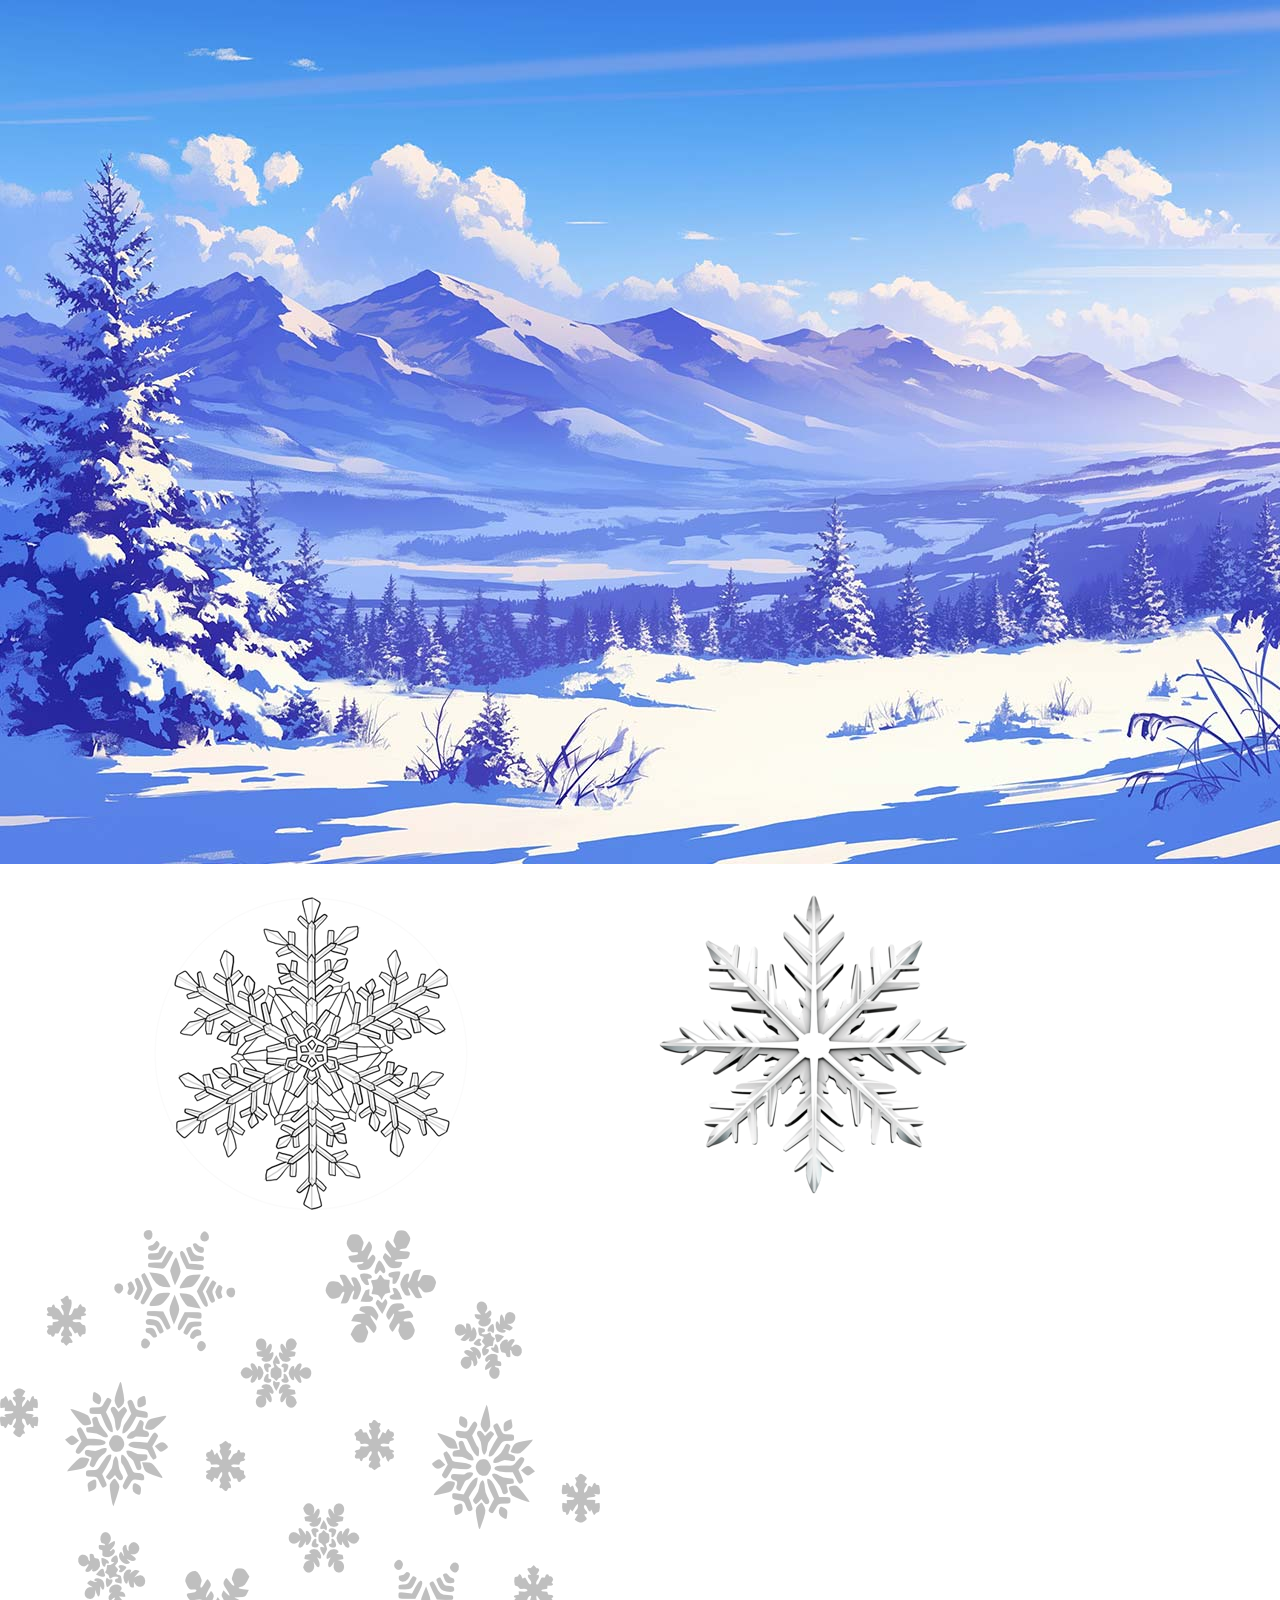
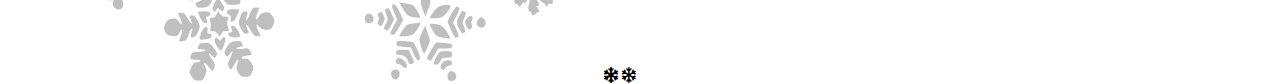
==== index.html @ 804004f4 "html css" ====
<!DOCTYPE html>
<html lang="en">
<head>
    <meta charset="UTF-8">
    <meta name="viewport" content="width=device-width, initial-scale=1.0">
    <title>lesson7</title>
    <link rel="stylesheet" href="https://cdnjs.cloudflare.com/ajax/libs/font-awesome/6.7.2/css/all.min.css">
    <link rel="stylesheet" href="css/reset.css">
    <link rel="stylesheet" href="css/style.css">
</head>
<body>
    <header></header>
    <main>
        <div>
            <a href="index.html">
                <img src="images/snow-landscape-winter-desktop-wallpaper-preview.jpg" alt="snow-landscape-winter-desktop-wallpaper-preview">
            </a>
        </div>
    </main>
    <img src="images/snowflake-2-5.png" alt="snowflake-2-5">
    <img src="images/snowflake1.png" alt="snowflake1">
    <img src="images/snowflakes-falling-png-34501.png" alt="snowflakes-falling">
    <i class="fa-solid fa-snowflake"></i>
    <i class="fa-regular fa-snowflake"></i>

   
</body>
</html>
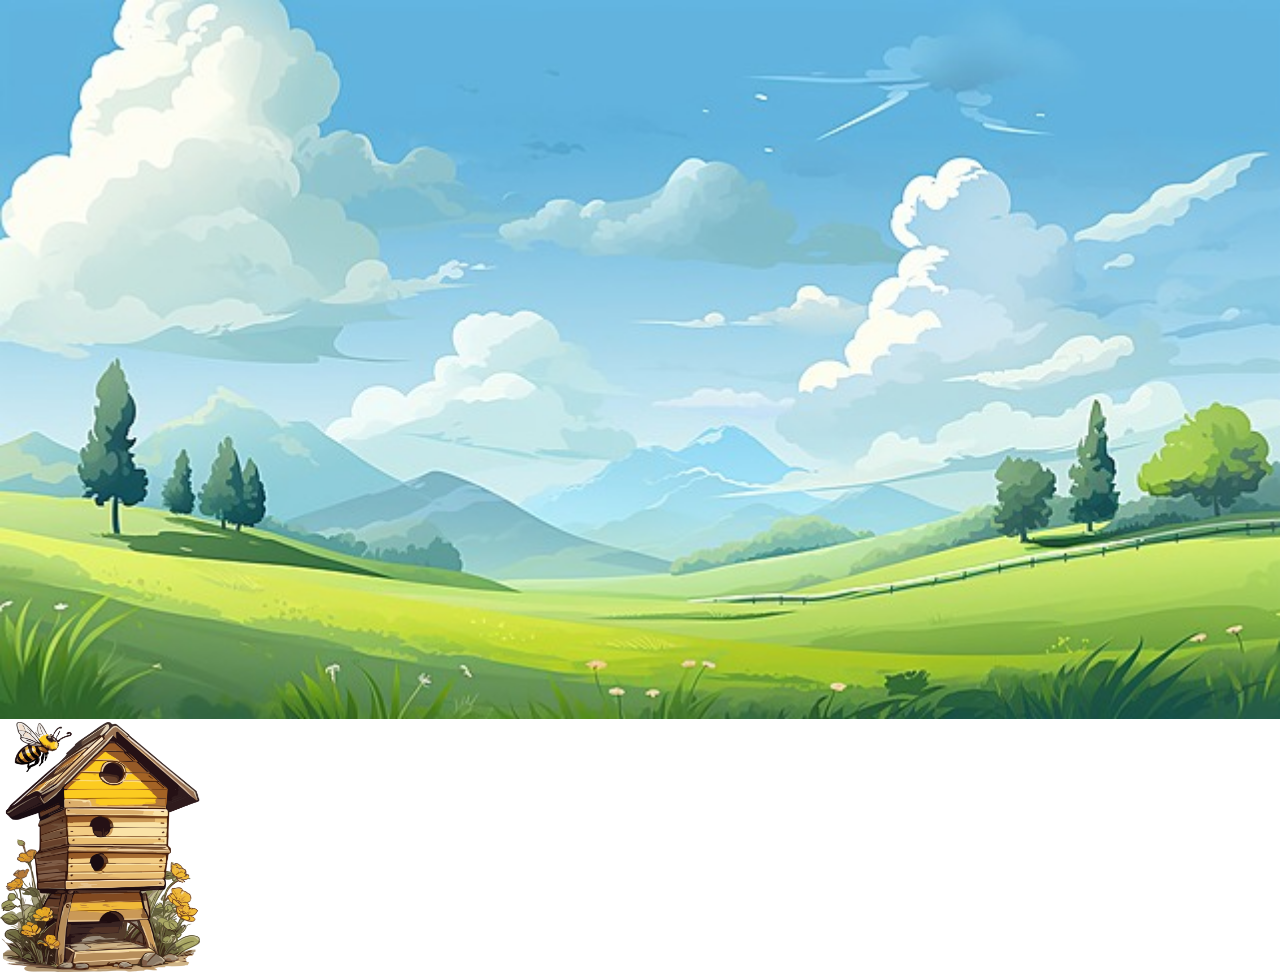
==== commit f8166f5c: "https://github.com/anaberidze29/lesson7.git" ====
--- a/index.html
+++ b/index.html
@@ -13,16 +13,12 @@
     <main>
         <div>
             <a href="index.html">
-                <img src="images/snow-landscape-winter-desktop-wallpaper-preview.jpg" alt="snow-landscape-winter-desktop-wallpaper-preview">
+                <img class="background-image" src="images/background1.jpg" alt="background-image">
+                <img class="top-image" src="images/beehome1.webp" alt="beehome1">
             </a>
         </div>
     </main>
-    <img src="images/snowflake-2-5.png" alt="snowflake-2-5">
-    <img src="images/snowflake1.png" alt="snowflake1">
-    <img src="images/snowflakes-falling-png-34501.png" alt="snowflakes-falling">
-    <i class="fa-solid fa-snowflake"></i>
-    <i class="fa-regular fa-snowflake"></i>
-
+    
    
 </body>
 </html>--- a/css/style.css
+++ b/css/style.css
@@ -0,0 +1,11 @@
+.background-image {
+    width: 100%;
+    height: 100%;
+    
+}
+.top-image {
+    width: 200px;
+    height: 250px;
+    z-index: ;
+    
+}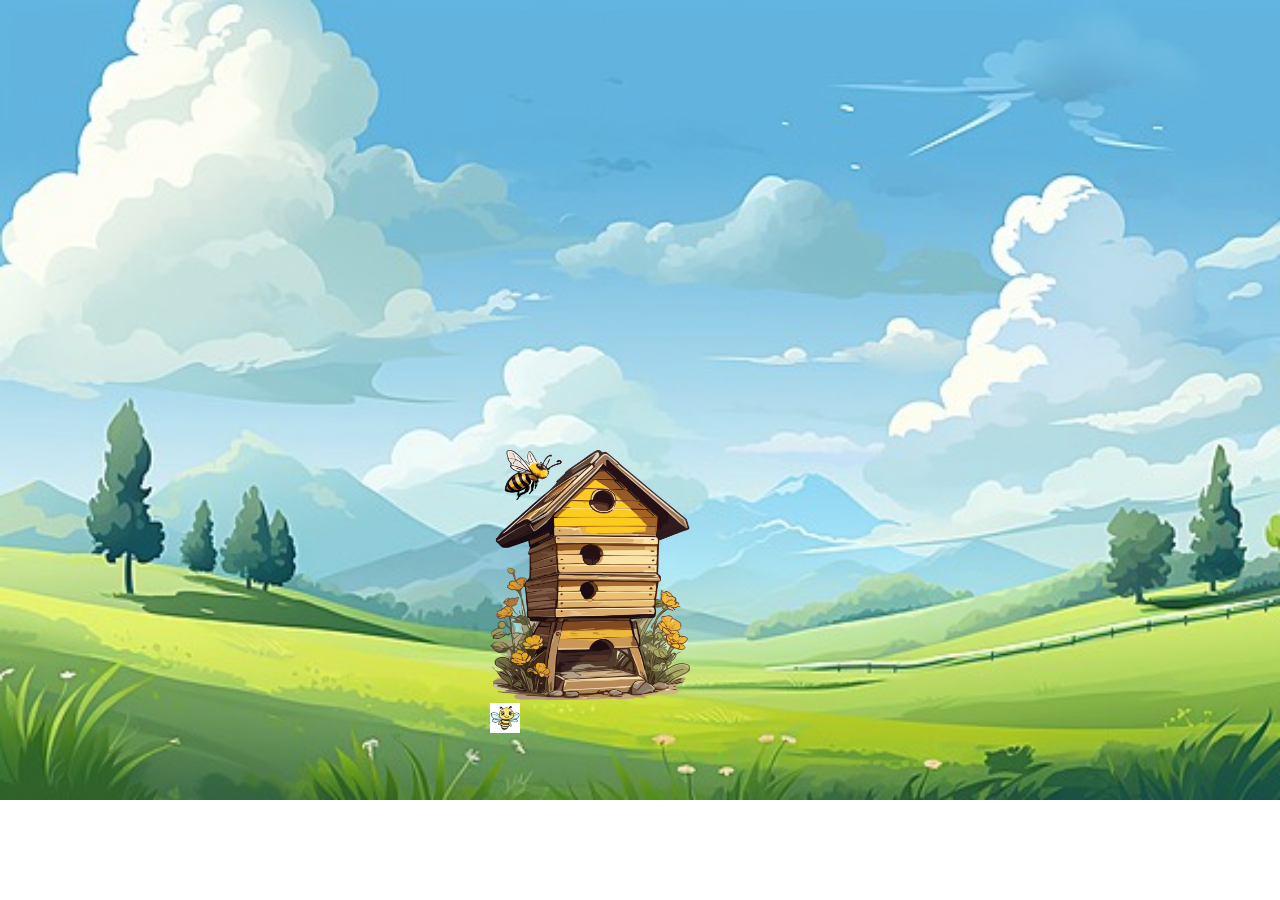
==== commit f53aa541: "all" ====
--- a/index.html
+++ b/index.html
@@ -3,7 +3,7 @@
 <head>
     <meta charset="UTF-8">
     <meta name="viewport" content="width=device-width, initial-scale=1.0">
-    <title>lesson7</title>
+    <title>lesson 7</title>
     <link rel="stylesheet" href="https://cdnjs.cloudflare.com/ajax/libs/font-awesome/6.7.2/css/all.min.css">
     <link rel="stylesheet" href="css/reset.css">
     <link rel="stylesheet" href="css/style.css">
@@ -11,12 +11,20 @@
 <body>
     <header></header>
     <main>
-        <div>
-            <a href="index.html">
-                <img class="background-image" src="images/background1.jpg" alt="background-image">
-                <img class="top-image" src="images/beehome1.webp" alt="beehome1">
-            </a>
-        </div>
+        <section>
+           <div>
+               <div class="bg-image">
+                   <div class="box-bg-image">            
+                       <a href="index.html">
+                          <img class="top-image" src="images/beehome1.webp" alt="beehome1">
+                        </a>
+                        <div class="fly-bee">
+                            <img class="bee" src="images/bee.webp" alt="bee">
+                        </div>
+                   </div>
+                </div>
+           </div>
+        </section>
     </main>
     
    
--- a/css/style.css
+++ b/css/style.css
@@ -1,11 +1,34 @@
-.background-image {
-    width: 100%;
-    height: 100%;
-    
-}
 .top-image {
     width: 200px;
-    height: 250px;
-    z-index: ;
-    
+    height: 250px;   
+    margin-top: 200px;
+}
+.bg-image {
+    background-image: url('../images/background1.jpg');
+    width: 100%;
+    height: 800px;
+    background-repeat: no-repeat;
+    background-size: cover;
+    display: flex;
+    justify-content: center;
+    align-items: center;
+}
+.box-bg-image {
+    width: 300px;
+    height: 300px;
+}
+.fly-bee {
+    position: absolute;
+    display: flex;
+    justify-content: center;
+    align-items: center;
+}
+.bee {
+    width: 30px;
+    height: 30px;
+    animation: fly-bee-animation 10s 2s ease-out infinite;
+}
+@keyframes fly-bee-animation {
+    from {transform: translateX(0px);}
+    to {transform: translateX(600px);}  
 }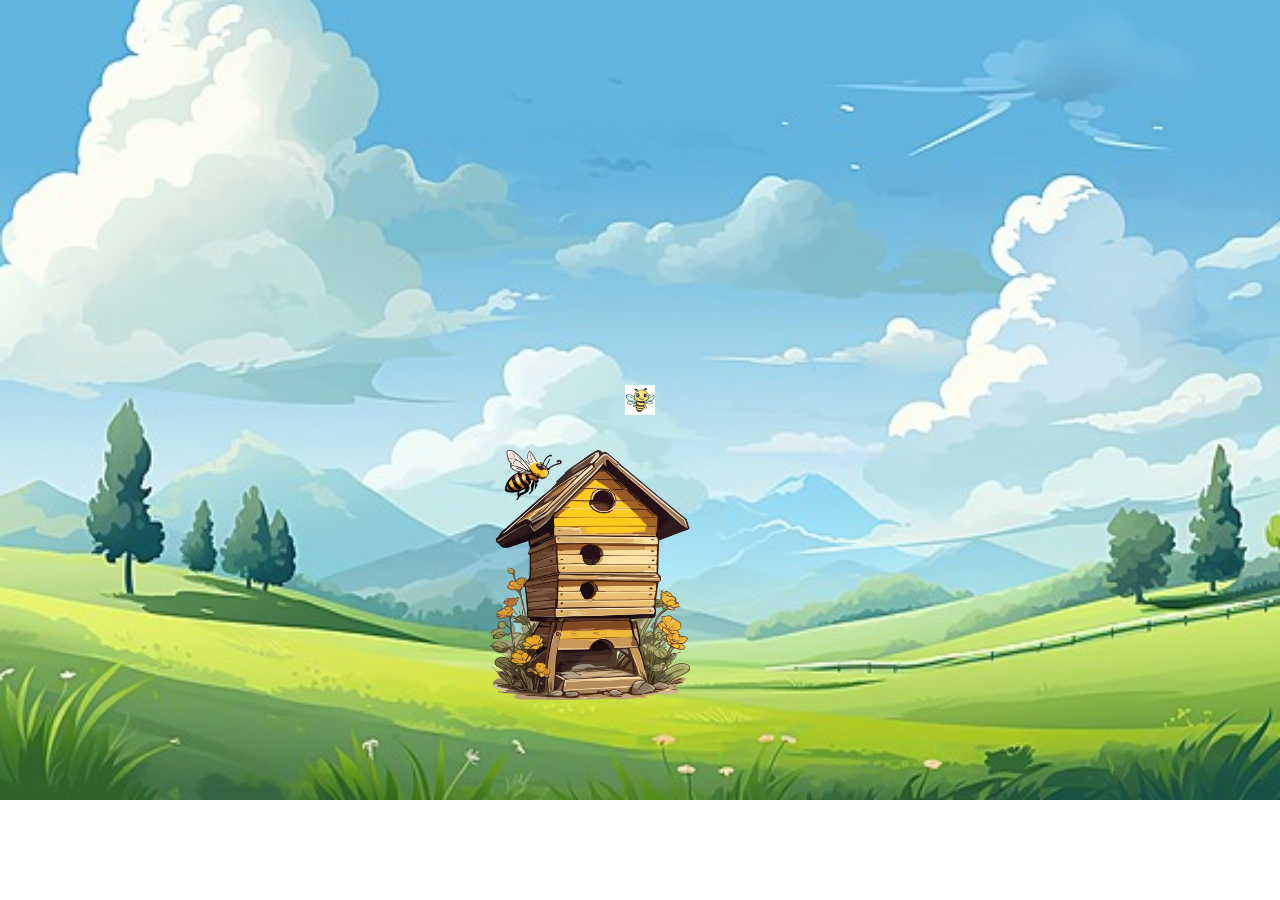
==== commit 3af59ae0: "html" ====
--- a/index.html
+++ b/index.html
@@ -14,13 +14,13 @@
         <section>
            <div>
                <div class="bg-image">
+                <div class="fly-bee">
+                    <img class="bee" src="images/bee.webp" alt="bee">
+                </div>
                    <div class="box-bg-image">            
                        <a href="index.html">
                           <img class="top-image" src="images/beehome1.webp" alt="beehome1">
                         </a>
-                        <div class="fly-bee">
-                            <img class="bee" src="images/bee.webp" alt="bee">
-                        </div>
                    </div>
                 </div>
            </div>
--- a/css/style.css
+++ b/css/style.css
@@ -30,5 +30,5 @@
 }
 @keyframes fly-bee-animation {
     from {transform: translateX(0px);}
-    to {transform: translateX(600px);}  
+    to {transform: translateX(800px);}  
 }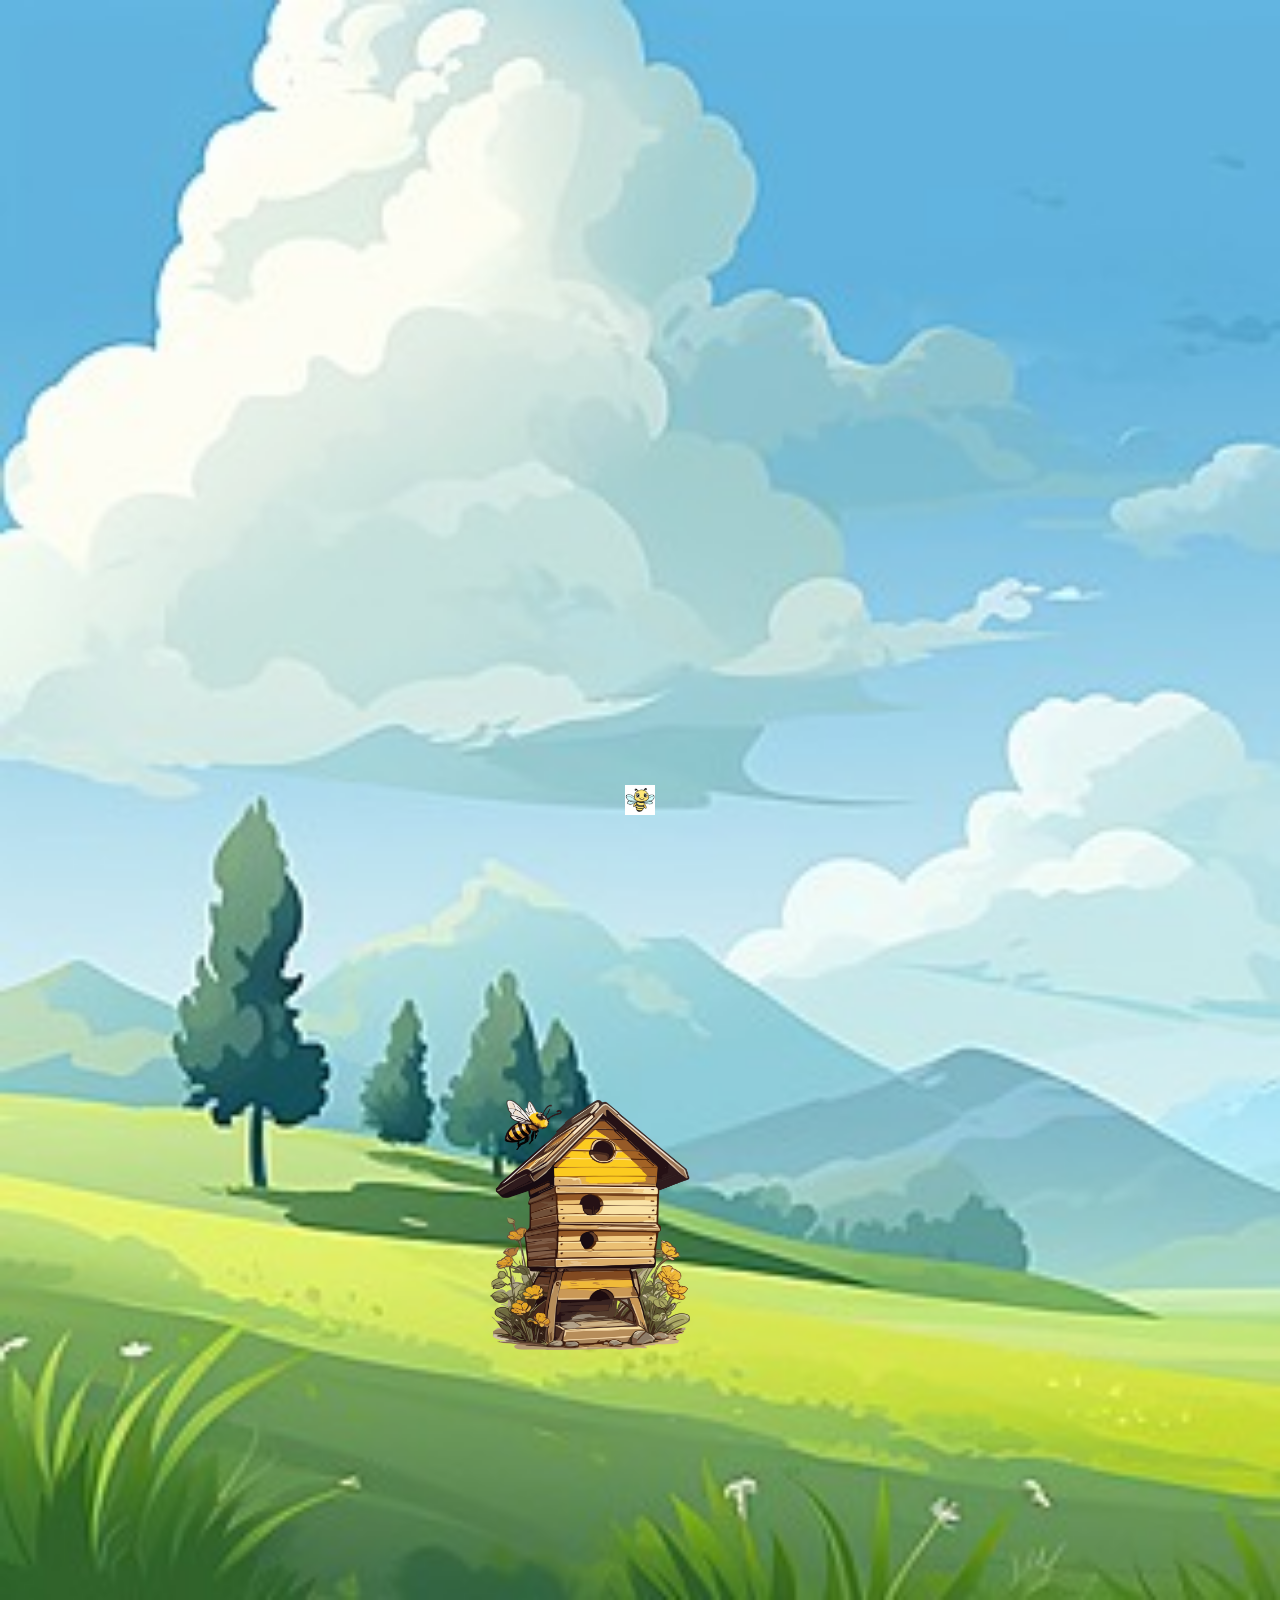
==== commit 5f336742: "fluid" ====
--- a/index.html
+++ b/index.html
@@ -7,6 +7,7 @@
     <link rel="stylesheet" href="https://cdnjs.cloudflare.com/ajax/libs/font-awesome/6.7.2/css/all.min.css">
     <link rel="stylesheet" href="css/reset.css">
     <link rel="stylesheet" href="css/style.css">
+    <link rel="stylesheet" href="css/fluid.css">
 </head>
 <body>
     <header></header>
@@ -25,8 +26,6 @@
                 </div>
            </div>
         </section>
-    </main>
-    
-   
+    </main> 
 </body>
 </html>--- a/css/style.css
+++ b/css/style.css
@@ -6,16 +6,20 @@
 .bg-image {
     background-image: url('../images/background1.jpg');
     width: 100%;
-    height: 800px;
+    height: 1600px;
     background-repeat: no-repeat;
+    display: flex;
     background-size: cover;
-    display: flex;
     justify-content: center;
     align-items: center;
 }
 .box-bg-image {
     width: 300px;
     height: 300px;
+    margin-top: 500px;
+    display: flex;
+    justify-content: left;
+    align-items: left;
 }
 .fly-bee {
     position: absolute;
@@ -30,5 +34,5 @@
 }
 @keyframes fly-bee-animation {
     from {transform: translateX(0px);}
-    to {transform: translateX(800px);}  
+    to {transform: translateX(1100px);}  
 }--- a/css/fluid.css
+++ b/css/fluid.css
@@ -0,0 +1,9 @@
+/* .bg-image {
+    background-image: url(../images/background1.jpg);
+    width: 100%;
+    height: 100%;
+}
+body, html {
+    width: 100%;
+    height: 100%;
+} */